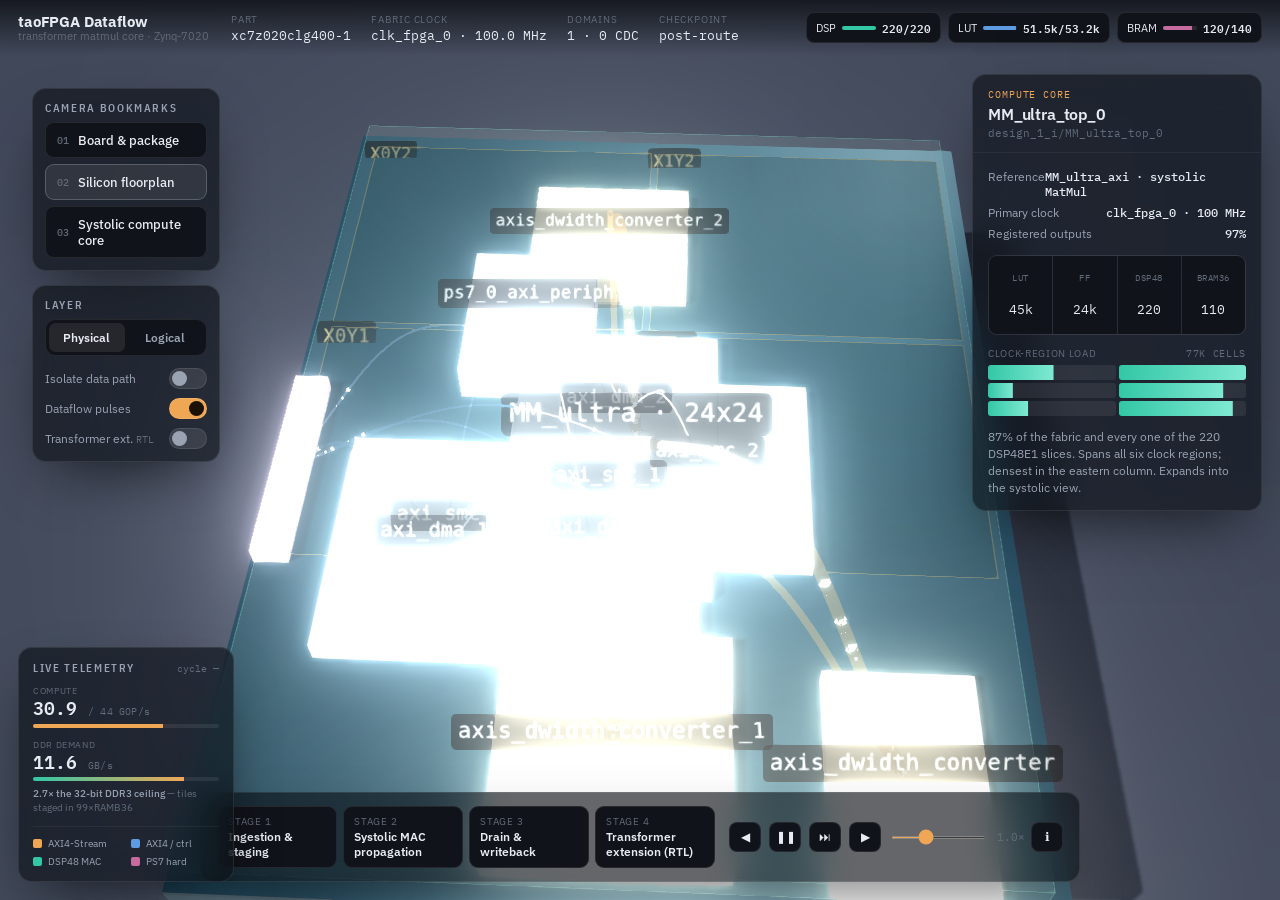
==== viz/src/index.html @ 1633d778 "viz: split into modular src/ with a build step The single-file HTML was hard to edit. Source now liv" ====
<!doctype html>
<html lang="en">
<head>
<meta charset="utf-8">
<meta name="viewport" content="width=device-width, initial-scale=1">
<title>taoFPGA Dataflow</title>
<meta name="description" content="Photoreal interactive 3D walkthrough of the taoFPGA transformer accelerator — Zynq-7020 floorplan, logical pipeline, and the 24x24 systolic array, from a routed Vivado checkpoint." />
<link rel="preconnect" href="https://fonts.gstatic.com" crossorigin />
<link rel="stylesheet" href="style.css" />
<link rel="stylesheet" href="https://fonts.googleapis.com/css2?family=IBM+Plex+Mono:wght@400;500;600&family=IBM+Plex+Sans+Condensed:wght@500;600&family=IBM+Plex+Sans:wght@400;500;600;700&display=swap" />
</head>
<body>
<div id="app">
  <canvas id="view"></canvas>

  <div id="top">
    <div class="brand">
      <b>taoFPGA Dataflow</b>
      <span>transformer matmul core · Zynq-7020</span>
    </div>
    <div class="facts">
      <div class="fact"><span class="k">Part</span><span class="v mono">xc7z020clg400-1</span></div>
      <div class="fact"><span class="k">Fabric clock</span><span class="v mono">clk_fpga_0 · 100.0 MHz</span></div>
      <div class="fact"><span class="k">Domains</span><span class="v mono">1 · 0 CDC</span></div>
      <div class="fact"><span class="k">Checkpoint</span><span class="v mono">post-route</span></div>
    </div>
    <div class="spacer"></div>
    <div class="util">
      <div class="chip"><span>DSP</span><span class="bar"><i style="width:100%"></i></span><b class="mono">220/220</b></div>
      <div class="chip"><span>LUT</span><span class="bar"><i style="width:97%;background:var(--ctrl)"></i></span><b class="mono">51.5k/53.2k</b></div>
      <div class="chip"><span>BRAM</span><span class="bar"><i style="width:86%;background:var(--hard)"></i></span><b class="mono">120/140</b></div>
    </div>
  </div>

  <div id="left">
    <div class="group glass" style="padding:12px">
      <div class="eyebrow lbl">Camera bookmarks</div>
      <div class="stack">
        <button class="btn" data-view="board"   aria-pressed="false"><span class="num mono">01</span>Board &amp; package</button>
        <button class="btn" data-view="floor"   aria-pressed="true"><span class="num mono">02</span>Silicon floorplan</button>
        <button class="btn" data-view="core"    aria-pressed="false"><span class="num mono">03</span>Systolic compute core</button>
      </div>
    </div>
    <div class="group glass" style="padding:12px">
      <div class="eyebrow lbl">Layer</div>
      <div class="seg" role="group" aria-label="Layer">
        <button id="layPhys" aria-pressed="true">Physical</button>
        <button id="layLogic" aria-pressed="false">Logical</button>
      </div>
      <div class="toggle" style="margin-top:12px">
        <span>Isolate data path</span>
        <div class="sw" id="isoSw" role="button" aria-pressed="false" tabindex="0" aria-label="Isolate critical data path"></div>
      </div>
      <div class="toggle" style="margin-top:9px">
        <span>Dataflow pulses</span>
        <div class="sw" id="flowSw" role="button" aria-pressed="true" tabindex="0" aria-label="Toggle dataflow pulses"></div>
      </div>
      <div class="toggle" style="margin-top:9px">
        <span>Transformer ext. <span class="mono" style="color:var(--ink-faint);font-size:10px">RTL</span></span>
        <div class="sw" id="ghostSw" role="button" aria-pressed="false" tabindex="0" aria-label="Show Softmax and GELU transformer extension (RTL only)"></div>
      </div>
    </div>
  </div>

  <aside id="insp" class="glass" aria-live="polite">
    <div class="hd">
      <div class="tag mono" id="iTag">module</div>
      <h2 id="iName">—</h2>
      <div class="path mono" id="iPath">—</div>
    </div>
    <div class="bd">
      <div class="kv"><span>Reference</span><b class="mono" id="iRef">—</b></div>
      <div class="kv"><span>Primary clock</span><b class="mono" id="iClk">clk_fpga_0 · 100 MHz</b></div>
      <div class="kv"><span>Registered outputs</span><b class="mono" id="iReg">—</b></div>
      <div class="foot mono">
        <div><div class="l">LUT</div><div class="n" id="iLut">—</div></div>
        <div><div class="l">FF</div><div class="n" id="iFf">—</div></div>
        <div><div class="l">DSP48</div><div class="n" id="iDsp">—</div></div>
        <div><div class="l">BRAM36</div><div class="n" id="iBram">—</div></div>
      </div>
      <div class="cr" id="iCrWrap">
        <div class="cap"><span>Clock-region load</span><span class="mono" id="iCrTot"></span></div>
        <div class="crgrid" id="iCr"></div>
      </div>
      <div class="note" id="iNote"></div>
      <div class="tim" id="iTim" hidden></div>
    </div>
  </aside>

  <div id="tour" class="glass">
    <div class="row1">
      <div class="steps" id="steps"></div>
      <div class="transport">
        <button id="tPrev" aria-label="Previous stage">◀</button>
        <button id="tPlay" aria-label="Play dataflow">❚❚</button>
        <button id="tStep" aria-label="Step one cycle">⏭</button>
        <button id="tNext" aria-label="Next stage">▶</button>
        <input id="tSpeed" type="range" min="0" max="3" step="0.05" value="1" aria-label="Dataflow speed" />
        <span class="rate mono" id="tRate">1.0×</span>
        <button id="tourToggle" aria-label="Toggle explanation">ℹ</button>
      </div>
    </div>
    <div class="expl" id="expl">
      <div class="txt" id="explTxt"></div>
      <div class="dia" id="explDia"></div>
    </div>
  </div>

  <div id="telem" class="glass">
    <div class="hdr"><span class="eyebrow">Live telemetry</span><span class="cyc mono" id="tCyc">cycle 0</span></div>
    <div class="row">
      <div class="cellu">
        <div class="lab">Compute</div>
        <div class="big mono"><span id="tGops">0.0</span> <small>/ 44 GOP/s</small></div>
        <div class="meter"><i id="tGopsBar"></i></div>
      </div>
    </div>
    <div class="row" style="margin-top:11px">
      <div class="cellu">
        <div class="lab">DDR demand</div>
        <div class="big mono"><span id="tDdr">0.0</span> <small>GB/s</small></div>
        <div class="meter ddr"><i id="tDdrBar"></i></div>
        <div class="cap" id="tDdrCap"><b>32-bit DDR3 ≈ 4.3 GB/s</b> — tiles staged in 99×RAMB36</div>
      </div>
    </div>
    <div class="leg">
      <div><i style="background:var(--stream)"></i>AXI4-Stream</div>
      <div><i style="background:var(--ctrl)"></i>AXI4 / ctrl</div>
      <div><i style="background:var(--compute)"></i>DSP48 MAC</div>
      <div><i style="background:var(--hard)"></i>PS7 hard</div>
    </div>
  </div>

  <div id="hint">drag to orbit · scroll to zoom · click any block to inspect</div>
  <div id="boot"><div class="l">compiling scene · <b>routed netlist</b></div></div>
  <div id="err"></div>
</div>

  <script>
  window.__taofpgaBooted = false;
  window.addEventListener("error", function(e){
    if(window.__taofpgaBooted) return;
    var b=document.getElementById("boot"), er=document.getElementById("err");
    if(b) b.style.display="none";
    if(er){ er.style.display="block";
      er.innerHTML = "Couldn't start the 3D scene.<br><span class='mono' style='font-size:11px'>"+
        ((e && e.message) || "load error")+"</span><br><br>Needs a Chromium/Firefox browser with WebGL2.";
    }
  });
  </script>

  <script src="lib/three.min.js"></script>
  <script src="lib/CopyShader.js"></script>
  <script src="lib/LuminosityHighPassShader.js"></script>
  <script src="lib/SMAAShader.js"></script>
  <script src="lib/OrbitControls.js"></script>
  <script src="lib/RoomEnvironment.js"></script>
  <script src="lib/EffectComposer.js"></script>
  <script src="lib/RenderPass.js"></script>
  <script src="lib/ShaderPass.js"></script>
  <script src="lib/UnrealBloomPass.js"></script>
  <script src="lib/SMAAPass.js"></script>
  <script src="data.js"></script>
  <script src="content.js"></script>
  <script src="app.js"></script>
</body>
</html>
---- viz/src/style.css ----
/* minimal reset (this file is loaded standalone, not inside a host skeleton) */
  img{max-width:100%}
  [hidden]{display:none!important}

  :root{
    --bg:#0b0d11; --bg-2:#101319;
    --ink:#e7ebf2; --ink-dim:#9aa3b2; --ink-faint:#626b7a;
    --hair:rgba(255,255,255,.09); --hair-2:rgba(255,255,255,.05);
    --glass:rgba(13,16,21,.64);
    --stream:#f0a755;   /* AXI4-Stream */
    --ctrl:#5f9be0;     /* AXI4 / AXI-Lite */
    --compute:#33c7a6;  /* DSP48 / PE */
    --hard:#c56ba0;     /* PS7 hard block */
    --gold:#d8b45c;
    --signal:#eaf6ff;
    --shadow:0 24px 60px -22px rgba(0,0,0,.72);
    color-scheme:dark;
  }
  *{box-sizing:border-box}
  html,body{height:100%;margin:0}
  body{
    background:var(--bg);color:var(--ink);overflow:hidden;
    font-family:"IBM Plex Sans",-apple-system,BlinkMacSystemFont,"Segoe UI",sans-serif;
    -webkit-font-smoothing:antialiased;
  }
  #app{position:fixed;inset:0}
  #view{position:absolute;inset:0;display:block;width:100%;height:100%}
  .mono{font-family:"IBM Plex Mono",ui-monospace,SFMono-Regular,Menlo,monospace;font-variant-numeric:tabular-nums}
  .eyebrow{font-family:"IBM Plex Sans Condensed",sans-serif;font-weight:600;text-transform:uppercase;letter-spacing:.15em;font-size:11px;color:var(--ink-dim)}

  .glass{
    background:var(--glass);backdrop-filter:blur(16px) saturate(1.3);-webkit-backdrop-filter:blur(16px) saturate(1.3);
    border:1px solid var(--hair);border-radius:14px;box-shadow:var(--shadow);
  }

  /* ---------- top bar ---------- */
  #top{position:absolute;left:0;right:0;top:0;z-index:20;display:flex;align-items:center;gap:22px;
    padding:12px 18px;background:linear-gradient(#0b0d11cc,#0b0d1100);pointer-events:none}
  #top .brand{display:flex;flex-direction:column;line-height:1.15;pointer-events:auto}
  #top .brand b{font-weight:700;font-size:15px;letter-spacing:-.01em}
  #top .brand span{font-size:11px;color:var(--ink-faint)}
  #top .facts{display:flex;gap:20px;pointer-events:auto}
  #top .fact{display:flex;flex-direction:column;gap:1px}
  #top .fact .k{font-size:10px;text-transform:uppercase;letter-spacing:.08em;color:var(--ink-faint)}
  #top .fact .v{font-size:12.5px}
  #top .spacer{flex:1}
  .util{display:flex;gap:7px;pointer-events:auto}
  .util .chip{display:flex;align-items:center;gap:6px;padding:5px 9px;border-radius:8px;background:var(--bg-2);
    border:1px solid var(--hair);font-size:11px}
  .util .chip b{font-weight:600}
  .util .bar{width:34px;height:4px;border-radius:2px;background:#ffffff18;overflow:hidden}
  .util .bar i{display:block;height:100%;background:var(--compute)}

  /* ---------- left controls ---------- */
  #left{position:absolute;left:18px;top:74px;z-index:20;width:216px;padding:14px;display:flex;flex-direction:column;gap:14px}
  .group .lbl{margin-bottom:7px}
  .stack{display:flex;flex-direction:column;gap:6px}
  .btn{
    display:flex;align-items:center;gap:9px;width:100%;text-align:left;cursor:pointer;
    border:1px solid var(--hair);background:var(--bg-2);color:var(--ink);
    font-family:inherit;font-size:12.5px;font-weight:500;padding:9px 11px;border-radius:9px;transition:border-color .15s,background .15s}
  .btn:hover{border-color:#ffffff28}
  .btn .num{font-size:10px;color:var(--ink-faint);width:12px}
  .btn[aria-pressed="true"]{background:#ffffff14;border-color:#ffffff33}
  .btn:focus-visible{outline:2px solid var(--stream);outline-offset:2px}
  .seg{display:flex;padding:3px;gap:3px;background:var(--bg-2);border:1px solid var(--hair);border-radius:10px}
  .seg button{flex:1;border:0;background:transparent;color:var(--ink-dim);cursor:pointer;font-family:inherit;
    font-size:11.5px;font-weight:600;padding:7px 4px;border-radius:7px}
  .seg button[aria-pressed="true"]{background:#ffffff16;color:var(--ink)}
  .toggle{display:flex;align-items:center;justify-content:space-between;font-size:12px;color:var(--ink-dim)}
  .sw{position:relative;width:38px;height:21px;border-radius:11px;background:#ffffff1a;border:1px solid var(--hair);cursor:pointer;flex:none}
  .sw::after{content:"";position:absolute;top:2px;left:2px;width:15px;height:15px;border-radius:50%;background:var(--ink-dim);transition:transform .16s,background .16s}
  .sw[aria-pressed="true"]{background:var(--stream)}
  .sw[aria-pressed="true"]::after{transform:translateX(17px);background:#1b1205}

  /* ---------- inspector ---------- */
  #insp{position:absolute;right:18px;top:74px;z-index:20;width:290px;padding:0;overflow:hidden}
  #insp .hd{padding:13px 15px 11px;border-bottom:1px solid var(--hair-2)}
  #insp .tag{font-size:10px;letter-spacing:.09em;text-transform:uppercase;color:var(--stream)}
  #insp h2{margin:3px 0 2px;font-size:15.5px;font-weight:600;letter-spacing:-.01em;word-break:break-word}
  #insp .path{font-size:10.5px;color:var(--ink-faint);word-break:break-all;line-height:1.4}
  #insp .bd{padding:13px 15px}
  #insp .kv{display:flex;justify-content:space-between;font-size:12px;padding:3px 0;color:var(--ink-dim)}
  #insp .kv b{color:var(--ink);font-weight:500}
  .foot{display:grid;grid-template-columns:repeat(4,1fr);gap:1px;margin-top:11px;background:var(--hair-2);border:1px solid var(--hair-2);border-radius:9px;overflow:hidden}
  .foot div{background:var(--bg-2);padding:8px 6px;text-align:center}
  .foot .l{font-size:9px;text-transform:uppercase;letter-spacing:.06em;color:var(--ink-faint)}
  .foot .n{font-size:13px;margin-top:2px}
  .cr{margin-top:12px}
  .cr .cap{display:flex;justify-content:space-between;font-size:9.5px;text-transform:uppercase;letter-spacing:.07em;color:var(--ink-faint);margin-bottom:5px}
  .crgrid{display:grid;grid-template-columns:repeat(2,1fr);gap:3px}
  .crgrid span{height:15px;border-radius:3px;background:#ffffff12;position:relative;overflow:hidden}
  .crgrid span::after{content:"";position:absolute;inset:0;background:linear-gradient(90deg,var(--compute),#7fe9d2);transform:scaleX(var(--f,0));transform-origin:left}
  .crgrid span em{position:absolute;left:4px;top:50%;transform:translateY(-50%);font-style:normal;font-size:8.5px;color:#0c1512;font-family:"IBM Plex Mono",monospace;mix-blend-mode:screen;opacity:.0}
  #insp .note{margin-top:12px;font-size:11.5px;line-height:1.5;color:var(--ink-dim)}

  /* ---------- bottom stepper ---------- */
  #tour{position:absolute;left:50%;bottom:18px;transform:translateX(-50%);z-index:20;width:min(880px,calc(100% - 36px));padding:13px 16px}
  #tour .row1{display:flex;align-items:center;gap:14px}
  #tour .steps{display:flex;gap:6px;flex:1}
  #tour .step{flex:1;cursor:pointer;border:1px solid var(--hair);background:var(--bg-2);border-radius:9px;padding:8px 10px;transition:border-color .15s,background .15s}
  #tour .step:hover{border-color:#ffffff28}
  #tour .step[aria-current="true"]{background:#ffffff14;border-color:#ffffff3a}
  #tour .step .s{font-size:9.5px;letter-spacing:.08em;text-transform:uppercase;color:var(--ink-faint)}
  #tour .step .t{font-size:11.5px;font-weight:600;margin-top:2px;line-height:1.25}
  #tour .transport{display:flex;align-items:center;gap:8px}
  #tour .transport button{border:1px solid var(--hair);background:var(--bg-2);color:var(--ink);width:32px;height:30px;border-radius:8px;cursor:pointer;display:grid;place-items:center;font-size:12px}
  #tour .transport button:hover{border-color:#ffffff28}
  #tour .transport button:focus-visible{outline:2px solid var(--stream);outline-offset:2px}
  #tour .rate{font-size:10.5px;color:var(--ink-faint);width:26px;text-align:center}
  #tour input[type=range]{width:96px;accent-color:var(--stream);height:3px}
  #tour .expl{margin-top:11px;display:none;gap:14px;align-items:flex-start}
  #tour.open .expl{display:flex}
  #tour .expl .txt{flex:1;font-size:12px;line-height:1.55;color:var(--ink-dim)}
  #tour .expl .txt b{color:var(--ink);font-weight:600}
  #tour .expl .txt .mono{color:var(--stream)}
  #tour .expl .dia{flex:none;width:230px}
  #tour .expl .dia svg{width:100%;height:auto;display:block}
  #tourToggle{cursor:pointer}

  #hint{position:absolute;left:50%;bottom:96px;transform:translateX(-50%);z-index:15;font-size:11px;color:var(--ink-faint);letter-spacing:.02em;pointer-events:none;transition:opacity .6s}
  #boot{position:absolute;inset:0;z-index:30;display:grid;place-items:center;background:var(--bg);transition:opacity .5s}
  #boot .l{font-size:12px;color:var(--ink-dim);letter-spacing:.04em}
  #boot .l b{color:var(--ink);font-weight:600}
  #err{position:absolute;left:50%;top:50%;transform:translate(-50%,-50%);z-index:31;max-width:420px;padding:20px;text-align:center;font-size:13px;color:var(--ink-dim);display:none}

  /* live telemetry panel (bottom-left) */
  #telem{position:absolute;left:18px;bottom:18px;z-index:20;width:216px;padding:13px 14px}
  #telem .hdr{display:flex;align-items:baseline;justify-content:space-between;margin-bottom:10px}
  #telem .hdr .cyc{font-size:10px;color:var(--ink-faint)}
  #telem .row{display:flex;gap:12px}
  #telem .cellu{flex:1}
  #telem .lab{font-size:9px;text-transform:uppercase;letter-spacing:.07em;color:var(--ink-faint)}
  #telem .big{font-size:18px;font-weight:600;line-height:1.1;margin-top:2px}
  #telem .big small{font-size:10px;font-weight:400;color:var(--ink-faint);letter-spacing:.02em}
  #telem .meter{height:4px;border-radius:2px;background:#ffffff14;overflow:hidden;margin-top:6px}
  #telem .meter i{display:block;height:100%;width:0;background:var(--stream);transition:width .14s linear}
  #telem .meter.ddr i{background:linear-gradient(90deg,var(--compute),var(--stream))}
  #telem .cap{font-size:9.5px;color:var(--ink-faint);margin-top:6px;line-height:1.45}
  #telem .cap b{color:var(--ink-dim);font-weight:500}
  #telem .leg{display:grid;grid-template-columns:1fr 1fr;gap:5px 10px;margin-top:11px;padding-top:10px;border-top:1px solid var(--hair-2)}
  #telem .leg div{display:flex;align-items:center;gap:6px;font-size:10px;color:var(--ink-dim)}
  #telem .leg i{width:9px;height:9px;border-radius:2px;flex:none}

  /* PE latency strip in inspector */
  .tim{margin-top:11px;padding:9px 10px;border:1px solid var(--hair-2);border-radius:8px;background:var(--bg-2)}
  .tim .l{font-size:9px;text-transform:uppercase;letter-spacing:.07em;color:var(--ink-faint);margin-bottom:5px}
  .tim .r{display:flex;justify-content:space-between;font-size:11px;color:var(--ink-dim);padding:1.5px 0}
  .tim .r b{color:var(--ink);font-weight:500}

  @media (max-width:1120px){ #insp{display:none} }
  @media (max-width:900px){ #telem{display:none} }
  @media (max-width:820px){
    #left{display:none}
    #tour .expl .dia{display:none}
    #top .facts{display:none}
  }
  @media (prefers-reduced-motion:reduce){ .glass{backdrop-filter:none;-webkit-backdrop-filter:none} }
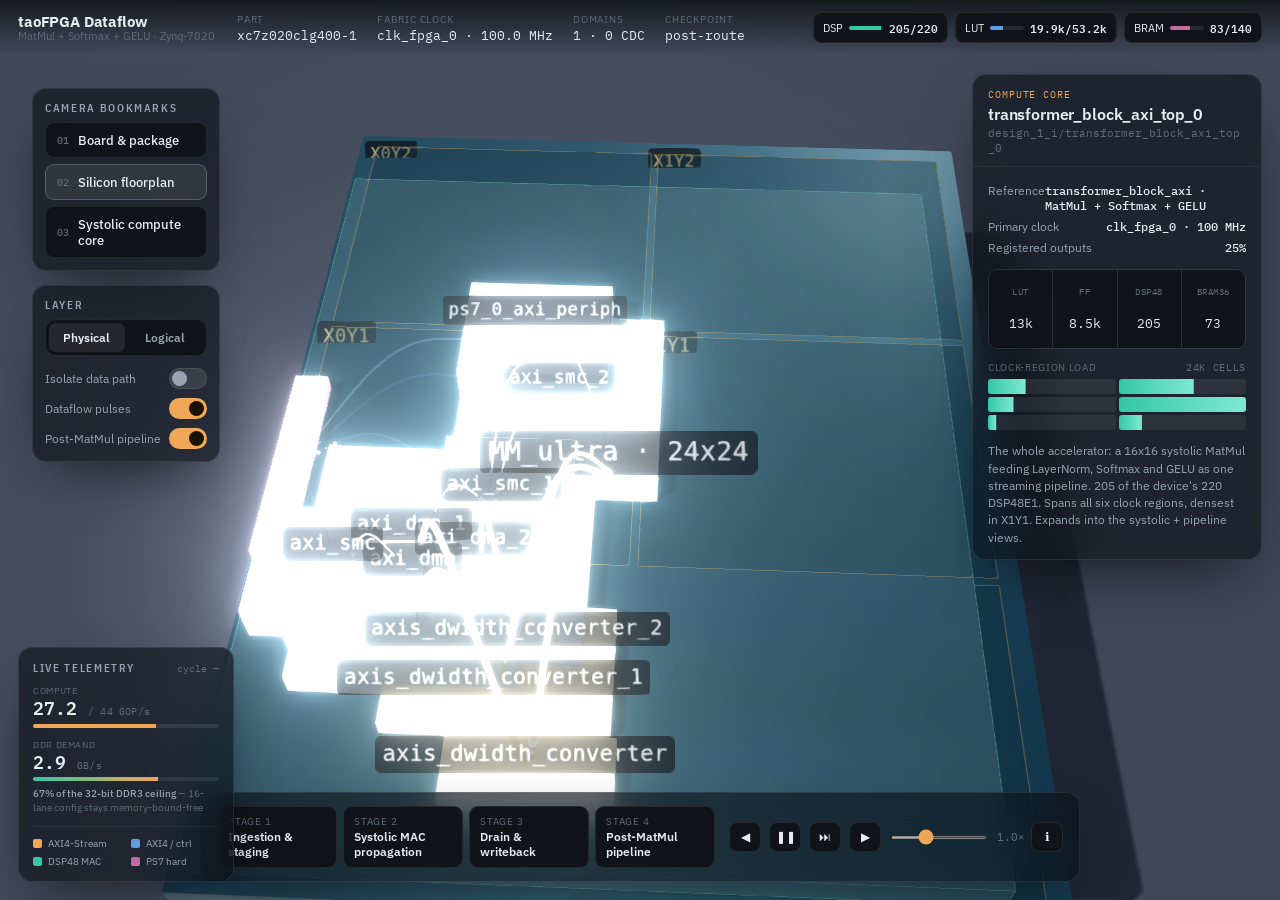
==== commit a17841a2: "viz: retarget to the shipped bitstream (full transformer, 16-lane) The earlier extraction used works" ====
--- a/viz/src/index.html
+++ b/viz/src/index.html
@@ -4,7 +4,7 @@
 <meta charset="utf-8">
 <meta name="viewport" content="width=device-width, initial-scale=1">
 <title>taoFPGA Dataflow</title>
-<meta name="description" content="Photoreal interactive 3D walkthrough of the taoFPGA transformer accelerator — Zynq-7020 floorplan, logical pipeline, and the 24x24 systolic array, from a routed Vivado checkpoint." />
+<meta name="description" content="Photoreal interactive 3D walkthrough of the taoFPGA transformer accelerator — Zynq-7020 floorplan, logical pipeline, and the 16x16 systolic array, from the routed Vivado checkpoint behind the shipped bitstream." />
 <link rel="preconnect" href="https://fonts.gstatic.com" crossorigin />
 <link rel="stylesheet" href="style.css" />
 <link rel="stylesheet" href="https://fonts.googleapis.com/css2?family=IBM+Plex+Mono:wght@400;500;600&family=IBM+Plex+Sans+Condensed:wght@500;600&family=IBM+Plex+Sans:wght@400;500;600;700&display=swap" />
@@ -16,7 +16,7 @@
   <div id="top">
     <div class="brand">
       <b>taoFPGA Dataflow</b>
-      <span>transformer matmul core · Zynq-7020</span>
+      <span>MatMul + Softmax + GELU · Zynq-7020</span>
     </div>
     <div class="facts">
       <div class="fact"><span class="k">Part</span><span class="v mono">xc7z020clg400-1</span></div>
@@ -26,9 +26,9 @@
     </div>
     <div class="spacer"></div>
     <div class="util">
-      <div class="chip"><span>DSP</span><span class="bar"><i style="width:100%"></i></span><b class="mono">220/220</b></div>
-      <div class="chip"><span>LUT</span><span class="bar"><i style="width:97%;background:var(--ctrl)"></i></span><b class="mono">51.5k/53.2k</b></div>
-      <div class="chip"><span>BRAM</span><span class="bar"><i style="width:86%;background:var(--hard)"></i></span><b class="mono">120/140</b></div>
+      <div class="chip"><span>DSP</span><span class="bar"><i style="width:93%"></i></span><b class="mono">205/220</b></div>
+      <div class="chip"><span>LUT</span><span class="bar"><i style="width:37%;background:var(--ctrl)"></i></span><b class="mono">19.9k/53.2k</b></div>
+      <div class="chip"><span>BRAM</span><span class="bar"><i style="width:59%;background:var(--hard)"></i></span><b class="mono">83/140</b></div>
     </div>
   </div>
 
@@ -56,8 +56,8 @@
         <div class="sw" id="flowSw" role="button" aria-pressed="true" tabindex="0" aria-label="Toggle dataflow pulses"></div>
       </div>
       <div class="toggle" style="margin-top:9px">
-        <span>Transformer ext. <span class="mono" style="color:var(--ink-faint);font-size:10px">RTL</span></span>
-        <div class="sw" id="ghostSw" role="button" aria-pressed="false" tabindex="0" aria-label="Show Softmax and GELU transformer extension (RTL only)"></div>
+        <span>Post-MatMul pipeline</span>
+        <div class="sw" id="ghostSw" role="button" aria-pressed="true" tabindex="0" aria-label="Show the Softmax and GELU pipeline stages"></div>
       </div>
     </div>
   </div>
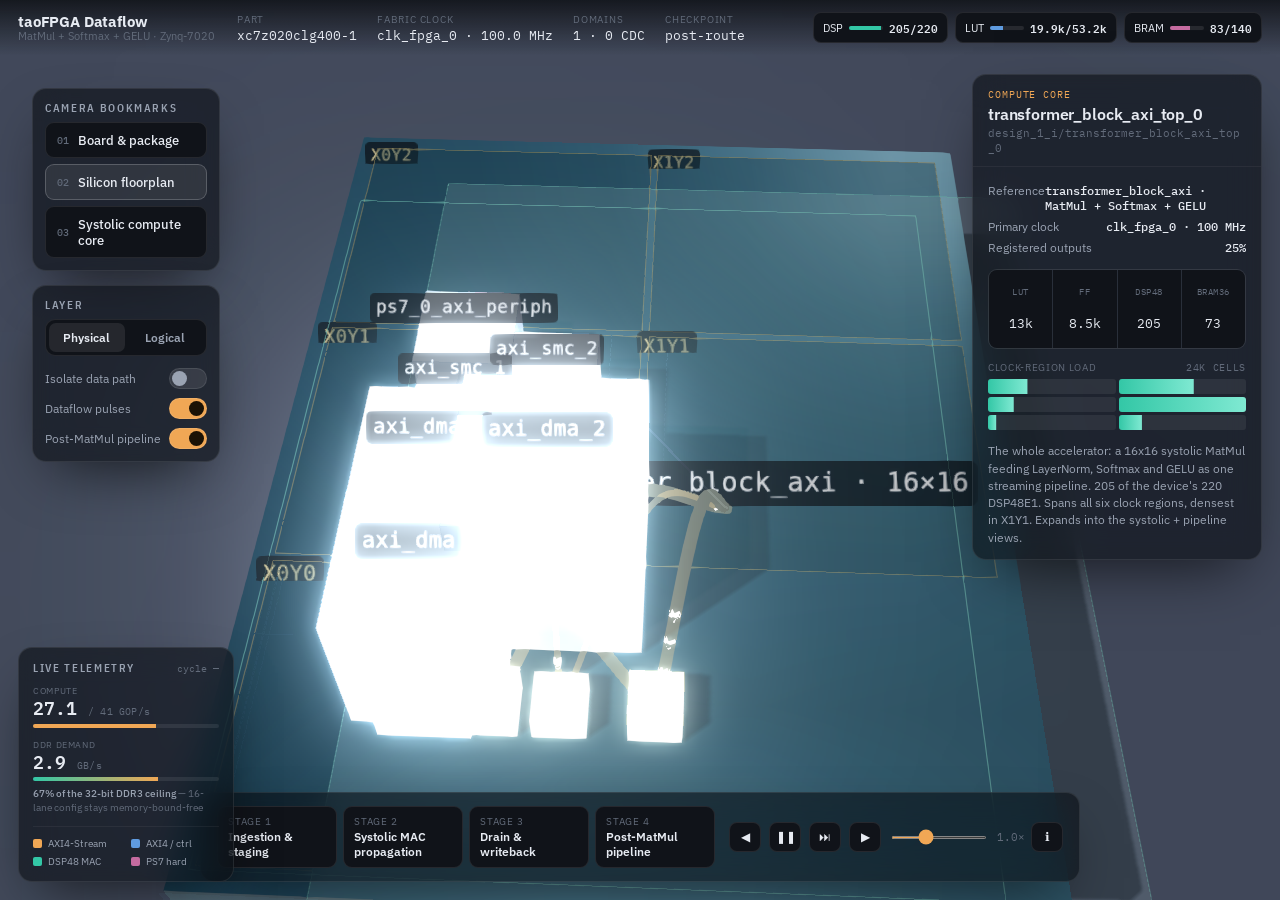
==== commit 2f91c9ca: "viz: fix the floorplan -- real positions, honest extents, stale labels Correctness pass over Layer A" ====
--- a/viz/src/index.html
+++ b/viz/src/index.html
@@ -111,7 +111,7 @@
     <div class="row">
       <div class="cellu">
         <div class="lab">Compute</div>
-        <div class="big mono"><span id="tGops">0.0</span> <small>/ 44 GOP/s</small></div>
+        <div class="big mono"><span id="tGops">0.0</span> <small>/ 41 GOP/s</small></div>
         <div class="meter"><i id="tGopsBar"></i></div>
       </div>
     </div>
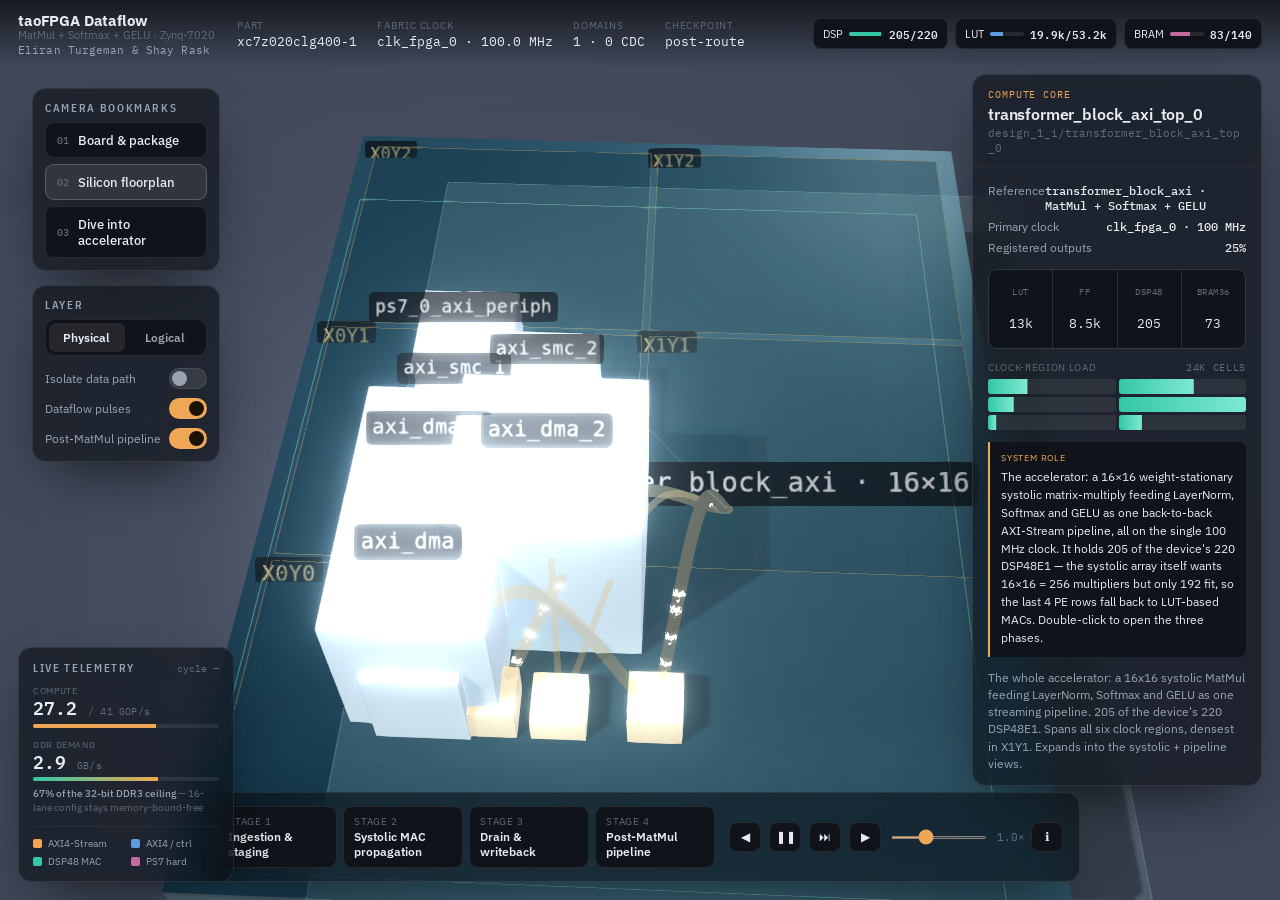
==== commit 9351631e: "viz: hierarchical drill-down + single/double-click model + system-role inspector Drill-down (double-" ====
--- a/viz/src/index.html
+++ b/viz/src/index.html
@@ -17,6 +17,7 @@
     <div class="brand">
       <b>taoFPGA Dataflow</b>
       <span>MatMul + Softmax + GELU · Zynq-7020</span>
+      <span class="authors">Eliran Turgeman &amp; Shay Rask</span>
     </div>
     <div class="facts">
       <div class="fact"><span class="k">Part</span><span class="v mono">xc7z020clg400-1</span></div>
@@ -32,13 +33,18 @@
     </div>
   </div>
 
+  <div id="zoomBar" class="glass" hidden>
+    <button id="zoomUpBtn" aria-label="Back one level">◀</button>
+    <nav id="zoomCrumb" aria-label="Breadcrumb"></nav>
+  </div>
+
   <div id="left">
     <div class="group glass" style="padding:12px">
       <div class="eyebrow lbl">Camera bookmarks</div>
       <div class="stack">
         <button class="btn" data-view="board"   aria-pressed="false"><span class="num mono">01</span>Board &amp; package</button>
         <button class="btn" data-view="floor"   aria-pressed="true"><span class="num mono">02</span>Silicon floorplan</button>
-        <button class="btn" data-view="core"    aria-pressed="false"><span class="num mono">03</span>Systolic compute core</button>
+        <button class="btn" data-view="core"    aria-pressed="false"><span class="num mono">03</span>Dive into accelerator</button>
       </div>
     </div>
     <div class="group glass" style="padding:12px">
@@ -81,6 +87,10 @@
       <div class="cr" id="iCrWrap">
         <div class="cap"><span>Clock-region load</span><span class="mono" id="iCrTot"></span></div>
         <div class="crgrid" id="iCr"></div>
+      </div>
+      <div class="role" id="iRoleWrap" hidden>
+        <div class="rl">System role</div>
+        <div id="iRole"></div>
       </div>
       <div class="note" id="iNote"></div>
       <div class="tim" id="iTim" hidden></div>
@@ -131,7 +141,7 @@
     </div>
   </div>
 
-  <div id="hint">drag to orbit · scroll to zoom · click any block to inspect</div>
+  <div id="hint"><b>Click once</b> for details · <b>double-click</b> to dive inside · drag to orbit · scroll to zoom</div>
   <div id="boot"><div class="l">compiling scene · <b>routed netlist</b></div></div>
   <div id="err"></div>
 </div>
--- a/viz/src/style.css
+++ b/viz/src/style.css
@@ -39,6 +39,7 @@
   #top .brand{display:flex;flex-direction:column;line-height:1.15;pointer-events:auto}
   #top .brand b{font-weight:700;font-size:15px;letter-spacing:-.01em}
   #top .brand span{font-size:11px;color:var(--ink-faint)}
+  #top .brand .authors{margin-top:2px;color:var(--ink-dim);font-family:"IBM Plex Mono",monospace;font-size:10.5px;letter-spacing:.01em}
   #top .facts{display:flex;gap:20px;pointer-events:auto}
   #top .fact{display:flex;flex-direction:column;gap:1px}
   #top .fact .k{font-size:10px;text-transform:uppercase;letter-spacing:.08em;color:var(--ink-faint)}
@@ -50,6 +51,18 @@
   .util .chip b{font-weight:600}
   .util .bar{width:34px;height:4px;border-radius:2px;background:#ffffff18;overflow:hidden}
   .util .bar i{display:block;height:100%;background:var(--compute)}
+
+  /* ---------- breadcrumb (drill-down) ---------- */
+  #zoomBar{position:absolute;left:18px;top:52px;z-index:25;display:flex;align-items:center;gap:8px;padding:6px 10px 6px 6px}
+  #zoomBar #zoomUpBtn{border:1px solid var(--hair);background:var(--bg-2);color:var(--ink);width:26px;height:26px;
+    border-radius:7px;cursor:pointer;display:grid;place-items:center;font-size:11px;flex:none}
+  #zoomBar #zoomUpBtn:hover{border-color:#ffffff33}
+  #zoomCrumb{display:flex;align-items:center;gap:6px;font-size:12px;font-family:"IBM Plex Mono",monospace}
+  #zoomCrumb button{border:0;background:transparent;color:var(--ink-dim);cursor:pointer;font:inherit;padding:2px 3px;border-radius:4px}
+  #zoomCrumb button:hover{color:var(--ink);background:#ffffff12}
+  #zoomCrumb b{color:var(--ink);font-weight:600}
+  #zoomCrumb .sep{color:var(--ink-faint)}
+  #app.zoomed #left{top:100px}
 
   /* ---------- left controls ---------- */
   #left{position:absolute;left:18px;top:74px;z-index:20;width:216px;padding:14px;display:flex;flex-direction:column;gap:14px}
@@ -93,6 +106,9 @@
   .crgrid span::after{content:"";position:absolute;inset:0;background:linear-gradient(90deg,var(--compute),#7fe9d2);transform:scaleX(var(--f,0));transform-origin:left}
   .crgrid span em{position:absolute;left:4px;top:50%;transform:translateY(-50%);font-style:normal;font-size:8.5px;color:#0c1512;font-family:"IBM Plex Mono",monospace;mix-blend-mode:screen;opacity:.0}
   #insp .note{margin-top:12px;font-size:11.5px;line-height:1.5;color:var(--ink-dim)}
+  #insp .role{margin-top:12px;padding:10px 11px;border-left:2px solid var(--stream);background:var(--bg-2);border-radius:0 8px 8px 0}
+  #insp .role .rl{font-size:9px;text-transform:uppercase;letter-spacing:.09em;color:var(--stream);margin-bottom:5px}
+  #insp .role #iRole{font-size:11.5px;line-height:1.55;color:var(--ink)}
 
   /* ---------- bottom stepper ---------- */
   #tour{position:absolute;left:50%;bottom:18px;transform:translateX(-50%);z-index:20;width:min(880px,calc(100% - 36px));padding:13px 16px}
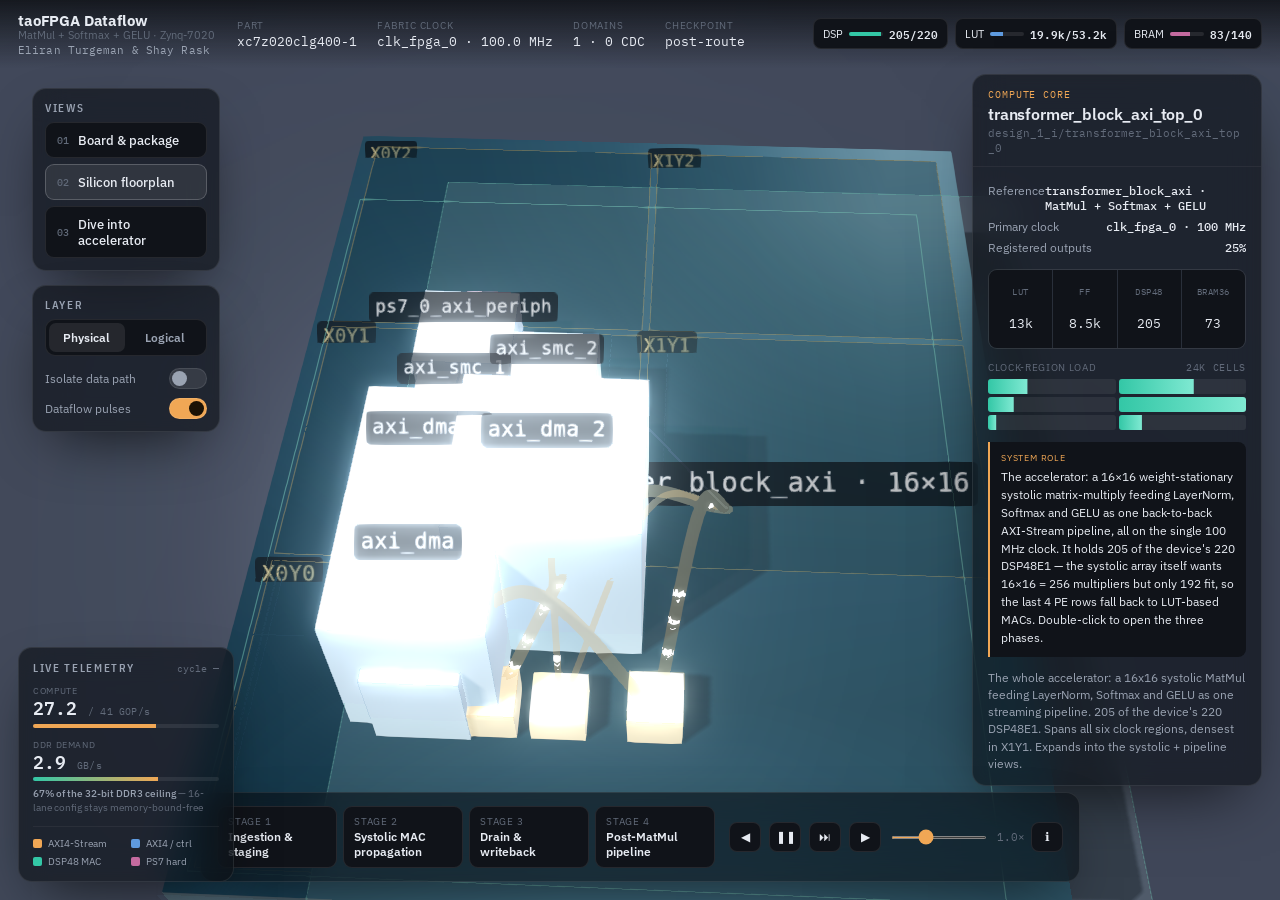
==== commit 10da0c2f: "viz: UX audit -- show only what serves each view - Removed the inline "post-MatMul pipeline" (ghost)" ====
--- a/viz/src/index.html
+++ b/viz/src/index.html
@@ -40,7 +40,7 @@
 
   <div id="left">
     <div class="group glass" style="padding:12px">
-      <div class="eyebrow lbl">Camera bookmarks</div>
+      <div class="eyebrow lbl">Views</div>
       <div class="stack">
         <button class="btn" data-view="board"   aria-pressed="false"><span class="num mono">01</span>Board &amp; package</button>
         <button class="btn" data-view="floor"   aria-pressed="true"><span class="num mono">02</span>Silicon floorplan</button>
@@ -60,10 +60,6 @@
       <div class="toggle" style="margin-top:9px">
         <span>Dataflow pulses</span>
         <div class="sw" id="flowSw" role="button" aria-pressed="true" tabindex="0" aria-label="Toggle dataflow pulses"></div>
-      </div>
-      <div class="toggle" style="margin-top:9px">
-        <span>Post-MatMul pipeline</span>
-        <div class="sw" id="ghostSw" role="button" aria-pressed="true" tabindex="0" aria-label="Show the Softmax and GELU pipeline stages"></div>
       </div>
     </div>
   </div>
--- a/viz/src/style.css
+++ b/viz/src/style.css
@@ -62,7 +62,7 @@
   #zoomCrumb button:hover{color:var(--ink);background:#ffffff12}
   #zoomCrumb b{color:var(--ink);font-weight:600}
   #zoomCrumb .sep{color:var(--ink-faint)}
-  #app.zoomed #left{top:100px}
+  #app.zoomed #left{display:none}   /* while zoomed, the breadcrumb + Esc are the navigation */
 
   /* ---------- left controls ---------- */
   #left{position:absolute;left:18px;top:74px;z-index:20;width:216px;padding:14px;display:flex;flex-direction:column;gap:14px}
